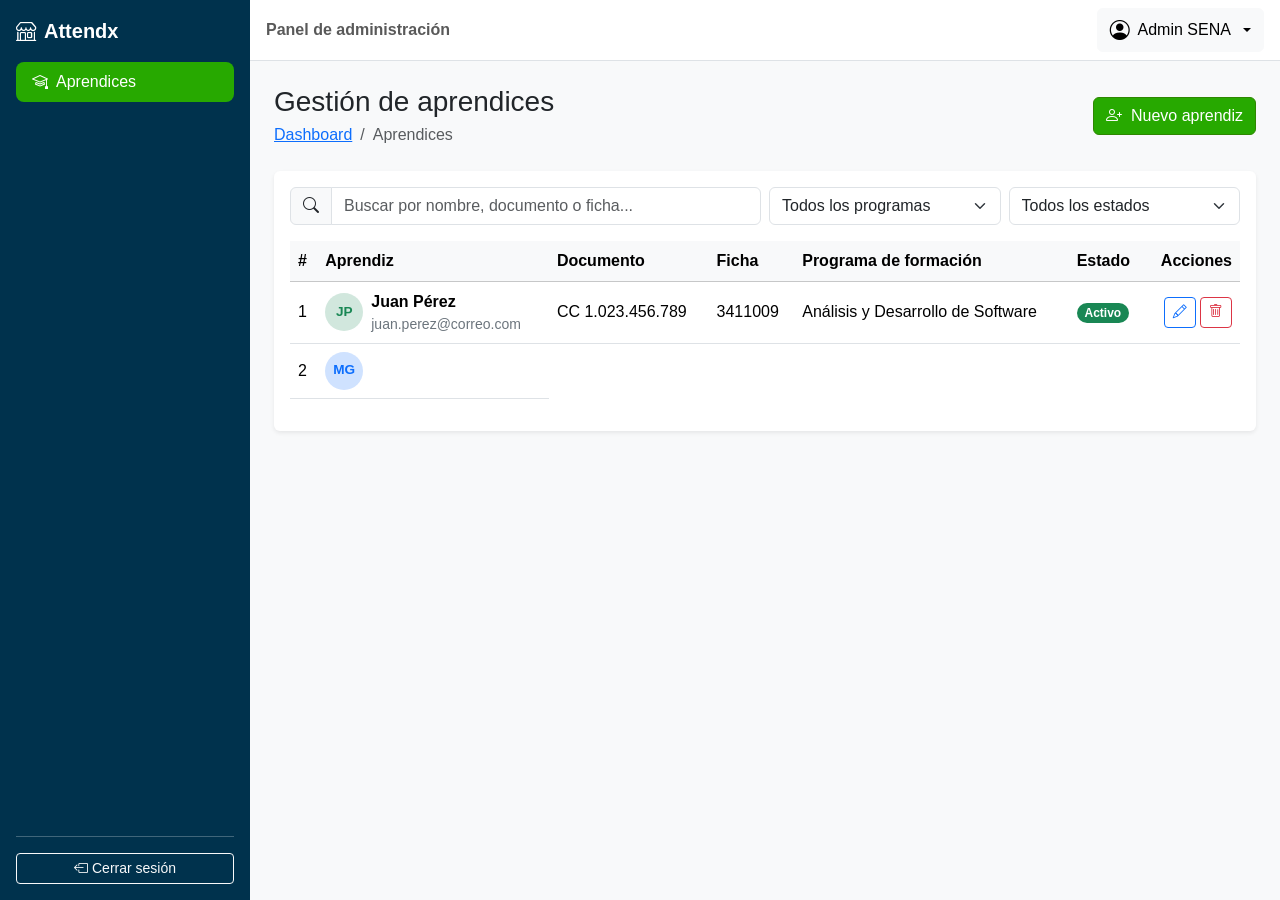
==== Aprendices.html @ a9839333 "Add files via upload" ====
<!DOCTYPE html> <!-- Documento HTML5. -->
<!-- Raíz en español. -->
<html lang="es">
<!-- Abre la cabecera. -->
<head>
    <!-- Codificación UTF-8. -->
    <meta charset="UTF-8">
    <!-- Diseño adaptable. -->
    <meta name="viewport" content="width=device-width, initial-scale=1.0">
    <!-- Título de la pestaña. Cambia en cada módulo. -->
    <title>Aprendices | Attendx</title>
    <!-- CSS de Bootstrap. -->
    <link href="https://cdn.jsdelivr.net/npm/bootstrap@5.3.3/dist/css/bootstrap.min.css" rel="stylesheet">
    <!-- Íconos. -->
    <link href="https://cdn.jsdelivr.net/npm/bootstrap-icons@1.11.3/font/bootstrap-icons.min.css" rel="stylesheet">
    <!-- Nuestros estilos (después de Bootstrap). -->
    <link href="css/estilos.css" rel="stylesheet">
<!-- Cierra la cabecera. -->
</head>
<!-- Fondo gris muy claro para que las tarjetas blancas resalten. -->
<body class="bg-body-tertiary">

    <!-- ===================== MENÚ LATERAL ===================== -->
    <!-- offcanvas-lg: en pantallas menores a lg es un panel oculto que se desliza; desde lg se muestra normal. offcanvas-start lo hace salir por la izquierda. sidebar es nuestra clase. El id lo usa el botón que lo abre. -->
    <aside class="offcanvas-lg offcanvas-start sidebar" tabindex="-1" id="menuLateral" aria-labelledby="tituloMenu">
        <!-- Encabezado del panel; Bootstrap solo lo muestra en celular. -->
        <div class="offcanvas-header border-bottom border-secondary">
            <!-- Nombre del sistema en el panel móvil. -->
            <h5 class="offcanvas-title" id="tituloMenu"><i class="bi bi-shop me-2"></i>TiendaSENA</h5>
            <!-- Botón “X” blanco que cierra el panel. data-bs-target indica cuál panel cerrar. -->
            <button type="button" class="btn-close btn-close-white" data-bs-dismiss="offcanvas" data-bs-target="#menuLateral" aria-label="Cerrar menú"></button>
        <!-- Cierra el encabezado móvil. -->
        </div>
        <!-- Cuerpo del menú: Flexbox en columna para apilar logo, enlaces y botón de salida. -->
        <div class="offcanvas-body d-flex flex-column p-3">
            <!-- Logo que solo se ve en computador (d-none d-lg-flex): en celular ya está en el encabezado del panel. Al hacer clic vuelve al dashboard. -->
            <a href="dashboard.html" class="d-none d-lg-flex align-items-center mb-3 text-white text-decoration-none fs-5 fw-bold">
                <!-- Ícono verde y nombre. -->
                <i class="bi bi-shop me-2 text-sena"></i> Attendx
            <!-- Cierra el logo. -->
            </a>
            <!-- Lista de navegación en columna (flex-column). nav-pills da forma de “píldora” al enlace activo. mb-auto empuja lo que sigue hasta el fondo. -->
            <ul class="nav nav-pills flex-column mb-auto">
                <!-- Enlace al dashboard. active lo resalta en verde y aria-current="page" avisa a los lectores de pantalla que es la página actual. **En cada módulo, el active pasa a su propio enlace.** -->
                <li class="nav-item"><a href="Aprendices.html" class="nav-link active" aria-current="page"><i class="bi bi-mortarboard me-2"></i>Aprendices</a></li>
                <!-- Enlace a categorías (clase 6). -->
            <!-- Cierra la lista de navegación. -->
            </ul>
            <!-- Línea divisoria. -->
            <hr>
            <!-- Botón que vuelve al login (index.html): así “se cierra la sesión” en el prototipo. -->
            <a href="index.html" class="btn btn-outline-light btn-sm"><i class="bi bi-box-arrow-left me-1"></i>Cerrar sesión</a>
        <!-- Cierra el cuerpo del menú. -->
        </div>
    <!-- Cierra el menú lateral. -->
    </aside>

    <!-- ===================== ZONA DERECHA ===================== -->
    <!-- Nuestra clase contenido aplica el margin-left en computador. -->
    <div class="contenido">

        <!-- Barra superior -->
        <!-- Barra blanca con borde inferior. sticky-top la deja pegada arriba al hacer scroll. -->
        <nav class="navbar bg-white border-bottom px-3 sticky-top">
            <!-- Botón para abrir el menú en celular. d-lg-none lo oculta en computador (allá el menú siempre se ve). data-bs-toggle="offcanvas" + data-bs-target="#menuLateral" abren el panel. -->
            <button class="btn btn-outline-secondary d-lg-none" type="button" data-bs-toggle="offcanvas" data-bs-target="#menuLateral" aria-controls="menuLateral" aria-label="Abrir menú">
                <!-- Ícono de “hamburguesa”. -->
                <i class="bi bi-list"></i>
            <!-- Cierra el botón. -->
            </button>
            <!-- Texto de la barra; se oculta en celulares muy pequeños (d-none d-sm-inline). -->
            <span class="navbar-text fw-semibold d-none d-sm-inline">Panel de administración</span>
            <!-- Menú desplegable del usuario; ms-auto lo empuja a la derecha. -->
            <div class="dropdown ms-auto">
                <!-- Botón que abre el desplegable. dropdown-toggle dibuja la flechita; data-bs-toggle="dropdown" lo hace funcionar. -->
                <button class="btn btn-light dropdown-toggle d-flex align-items-center gap-2" type="button" data-bs-toggle="dropdown" aria-expanded="false">
                    <!-- Ícono de usuario. -->
                    <i class="bi bi-person-circle fs-5"></i>
                    <!-- Nombre del usuario, visible desde tablet. -->
                    <span class="d-none d-md-inline">Admin SENA</span>
                <!-- Cierra el botón. -->
                </button>
                <!-- Lista de opciones. dropdown-menu-end la alinea a la derecha para que no se salga de la pantalla. -->
                <ul class="dropdown-menu dropdown-menu-end shadow">
                    <!-- Encabezado no clicable dentro del menú. -->
                    <li><h6 class="dropdown-header">admin@sena.edu.co</h6></li>
                    <!-- Opción del menú (pantalla aún no construida). -->
                    <li><a class="dropdown-item" href="#"><i class="bi bi-person me-2"></i>Mi perfil</a></li>
                    <!-- Línea separadora. -->
                    <li><hr class="dropdown-divider"></li>
                    <!-- Otra forma de salir, en rojo (text-danger). -->
                    <li><a class="dropdown-item text-danger" href="index.html"><i class="bi bi-box-arrow-left me-2"></i>Cerrar sesión</a></li>
                <!-- Cierra la lista. -->
                </ul>
            <!-- Cierra el desplegable. -->
            </div>
        <!-- Cierra la barra superior. -->
        </nav>

        <!-- Contenido de la página -->
        <!-- Relleno 3 en celular y 4 desde tablet. -->
        <main class="p-3 p-md-4">
<!-- INICIO CONTENIDO -->
            <!-- Encabezado del módulo -->
            <div class="d-flex flex-wrap justify-content-between align-items-center gap-2 mb-4">
                <div>
                    <h1 class="h3 mb-1">Gestión de aprendices</h1>
                    <nav aria-label="breadcrumb">
                        <ol class="breadcrumb mb-0 small">
                            <li class="breadcrumb-item"><a href="dashboard.html">Dashboard</a></li>
                            <li class="breadcrumb-item active" aria-current="page">Aprendices</li>
                        </ol>
                    </nav>
                </div>
                <button type="button" class="btn btn-sena" data-bs-toggle="modal" data-bs-target="#modalAprendiz">
                    <i class="bi bi-person-plus me-1"></i> Nuevo aprendiz
                </button>
            </div>

            <!-- Tarjeta con filtros y listado -->
            <div class="card border-0 shadow-sm">
                <div class="card-body">
                    <form class="row g-2 mb-3" role="search">
                        <div class="col-md-6">
                            <div class="input-group">
                                <span class="input-group-text"><i class="bi bi-search"></i></span>
                                <input type="search" class="form-control" placeholder="Buscar por nombre, documento o ficha..." aria-label="Buscar aprendiz">
                            </div>
                        </div>
                        <div class="col-6 col-md-3">
                            <select class="form-select" aria-label="Filtrar por programa">
                                <option selected>Todos los programas</option>
                                <option>Análisis y Desarrollo de Software</option>
                                <option>Gestión Administrativa</option>
                                <option>Contabilidad</option>
                            </select>
                        </div>
                        <div class="col-6 col-md-3">
                            <select class="form-select" aria-label="Filtrar por estado">
                                <option selected>Todos los estados</option>
                                <option>Activo</option>
                                <option>Inactivo</option>
                            </select>
                        </div>
                    </form>

                    <div class="table-responsive">
                        <table class="table table-hover align-middle">
                            <thead class="table-light">
                                <tr>
                                    <th scope="col">#</th>
                                    <th scope="col">Aprendiz</th>
                                    <th scope="col">Documento</th>
                                    <th scope="col">Ficha</th>
                                    <th scope="col">Programa de formación</th>
                                    <th scope="col">Estado</th>
                                    <th scope="col" class="text-end">Acciones</th>
                                </tr>
                            </thead>
                            <tbody>
                                <tr>
                                    <td>1</td>
                                    <td>
                                        <div class="d-flex align-items-center gap-2">
                                            <span class="avatar bg-success-subtle text-success">JP</span>
                                            <div>
                                                <div class="fw-semibold">Juan Pérez</div>
                                                <div class="small text-secondary">juan.perez@correo.com</div>
                                            </div>
                                        </div>
                                    </td>
                                    <td>CC 1.023.456.789</td>
                                    <td>3411009</td>
                                    <td>Análisis y Desarrollo de Software</td>
                                    <td><span class="badge rounded-pill text-bg-success">Activo</span></td>
                                    <td class="text-end text-nowrap">
                                        <button type="button" class="btn btn-sm btn-outline-primary" data-bs-toggle="modal" data-bs-target="#modalAprendiz" title="Editar"><i class="bi bi-pencil"></i></button>
                                        <button type="button" class="btn btn-sm btn-outline-danger" data-bs-toggle="modal" data-bs-target="#modalEliminarAprendiz" title="Eliminar"><i class="bi bi-trash"></i></button>
                                    </td>
                                </tr>
                                <tr>
                                    <td>2</td>
                                    <td>
                                        <div class="d-flex align-items-center gap-2">
                                            <span class="avatar bg-primary-subtle text-primary">MG</span>
                                            <div>
---- css/estilos.css ----
/* Hoja de estilos de software de inventarios*/


/* Variables de marca es decir las generale*/
:root {/* Es la raiz del documento las variables declaradas aqui sirven para toda la pagina*/
    --sena-verde: #27a900;/* Toda variable inicia con -- el color esta en hexagecimal pero puede colocarlo en texto*/
    --sena-verde-oscuro: #2e8700;
    --sena-azul: #00324d;
    --sena-blanco: #f8fafc;
    --sena-gris: #64748b;
    --sena-azul-oscuro: #14213d ;
    --sidebar-ancho: 250px/* Ancho del menu lateral px es la unidad de medida de css*/

}
/* Variables generales que son estilos que aplican a todas las paginas*/
body {
    /* Afecta a todo el cuerpo de la pagina*/
    margin: 10;/* Quita la margen que el navegador coloca por defecto*/
    font-family: "segoe UI", Roboto, arial, sans-serif;/*tipos de letra si no existe pasa a la siguiente*/
    background-color: rgb(248, 182, 0)
}
    /* Texto verde sena*/
.texto-sena{
    /* Usa la variable*/
    color:var(--sena-verde)
}
/* Boton con los colores del sena usando las variables bootstrap*/
/* Se usa junto a btn: class="btn btn-sena*/
.btn-sena{
    /* Color de texto*/
    --bs-btn-color:#fff;
    /* Color de fondo*/
    --bs-btn-bg: var(--sena-verde);
    /* Color de borde*/
    --bs-btn-border-color: var(--sena-verde);
    /* Texto con el mouse arriba*/
    --bs-btn-hover-color: #fff;
    /* Fondo con el mouse encima*/
    --bs-btn-hover-bg: var(--sena-verde-oscuro);
    /* Borde con el mouse encima*/
    --bs-btn-border-color: var(--sena-verde-oscuro);
    /* Texto mientras se hace clic */
    --bs-btn-active-color: #fff;
    /* Fondo mientras se hace clic */
    --bs-btn-active-bg: var(--sena-verde-oscuro);
    /* Borde mientras se hace clic*/
    --bs-btn-active-border-color: var(--sena-verde-oscuro);
    /* Cierra la regla*/
}
/* La coma aplica la misma regla a varios selectores: los campos con el foco*/
.form-control:focus,
/* Las listas desplegables con foco*/
.form-select:focus,
/* Y las casillas con foco*/
.form-check-input:focus{
    /* Borde verde en lugar del azul de bootstrap*/
    border-color:var(--sena-verde);
    /* Halo verde translucido al rededor del campo*/
    box-shadow: 0 0 0.25rem rgba(57, 169, 0,.25);
    /* Cierre de la regla*/
}

/* Casilla o interruptor marcado */
.form-check-input:checked {
    /* Relleno verde*/
    background-color: var(--sena-verde);
    /* Borde verde*/
    border-color: var(--sena-verde);
    /* Cierra la regla*/
}

/* Login y registro*/
/* Fondo de pantalla*/
.login-fondo {
    /* Alto minimo de toda la ventana*/
    min-height: 100vh;
    /* Flexbox*/
    display:flex;
    /* Centrado vertical*/
    align-items: center;
    justify-content: center;
    /* Relleno en celular*/
    padding: 1rem;
    /* El padding no suma al alto*/
    box-sizing: border-box;
    /* Degradado azul - verde*/
    background: linear-gradient(135deg, var(--sena-azul), var(--sena-verde)/*, var(--sena-blanco)*/);
    /* Cierra la regla*/
}

/* Tarjeta blanca*/
.login-card {
    /* Ancho completo*/
    width: 100%;
    /* Hasta 420px*/ 
    max-width: 420px;
    /* Fondo blanco*/
    background-color: #fff;
    /*esquinas redondeadas*/
    border-radius: 1rem;
    /* Relleno interno*/
    padding: 2.5rem 2rem;
    /* El ancho incluye el relleno*/
    box-sizing: border-box;
    /* Sombra*/
    box-shadow: 0 1rem 3rem rgba(0, 0, 0, 0.25)
}

/* Dos clases pegadas (sin espacio) = elementos que tienen ambas clases la usara el registro que tenga campos*/
.login-card.ancha {
    /* Tarjeta mas ancha*/
    max-width: 680px;
}

/*encabezado de la tarjeta*/
.login-encabezado  {
    /* Centrado*/
    text-align: center;
    /* Espacio inferior*/
    margin-bottom: 1.5rem
}

/* Titulo dentro del encabezado*/
.login-encabezado h1{
    /* Azul SENA*/
    color: var(--sena-azul);
    /* Margen pequeña*/
    margin: 0.25rem 0
}

/* Textos pequeños de abajo*/
.login-pie {
    /* Centrados*/
    text-align: center;
    /* Letra pequeña*/
    font-size: 0.875rem;
    /* Gris*/
    color: #6c757d;
    /* Margen superior*/
    margin: 1.25rem 0 0
}

.sidebar {
    background-color: var(--sena-azul) !important;
    color: #fff;
}

/* Enlaces del menu lateral */
.sidebar .nav-link {
    /* Blanco al 75% los enlaces no activos se ven un poco apagados*/
    color: rgba(255, 255, 255, .75);
    /* Esquinas reddondeadas */
    border-radius: .5rem;
    /* Separacion entre enlaces*/
    margin-bottom: .25rem;
    /* Cierra la regla*/
    }
    /* Enlace con el mouse encima */
    .sidebar .nav-link:hover {
    /* Texto blanco*/
    color: #fff;
    /* Texto blanco al 10% un resalte sutil*/
    background-color: rgba(255, 255, 255, .1);
    /* Cierre de la regla*/
    }
    
/* Enlace de la pagina actual (tiene las dos clases: nav-link y active)*/
.sidebar .nav-link.active {
    /* Texto blanco*/
    color: #fff;
    /* Fondo verde sena el usuario sabe en que modulo esta*/
    background-color: var(--sena-verde);
    /* Cierre de la regla*/
}

/* Las reglas siguientes solo aplican en pantallas de 992 px o mas el breakpoint de bootstrap*/
@media (min-width: 992px) {
    /*El menu laterla del computador*/
    .sidebar{
        /* Queda fijo no se mueve al desplazar la pagina*/
        position: fixed;
        /* Pegado arriba*/
        top: 0;
        /* Y abajo ocupa todo el alto de la ventana*/
        bottom: 0;
        /* Pegado a la izquierda*/
        left: 0;
        /* Ancho tomado de la variable (250px)*/
        width: var(--sidebar-ancho);
    }
    /*Cuerpo del menu del computador*/
    .sidebar .offcanvas-body {

    /*Ocupa todo el alto asi el boton de cerrar sesion queda al fondo */
    height: 100%;
    /*Si el menu es muy largo aparece la barra de desplazamiento*/
    overflow-y: auto;
    }

    /* Contenedor de la barra superior + el contenido*/
    .contenido {
        /*Se corre a la derecha el ancho del menu para que no quede abajo de el*/
        margin-left: var(--sidebar-ancho);
    }
/*Cierre de la funcion de media*/
}

/*Tarjetas de los indicadores de inventario*/
/*Tarjetas con los numeros del dashboard (Kpi indicador clave*/
.tarjetas-kpi {
    /*Sin borde general*/
    border: 0;
    /*Excepto una franja verde a la izquierda*/
    border-left: 4px solid var(--sena-verde);
    /* Anima 2 segundos el movimiento y la sombra en 0.2 segundos*/
    transition: transform .2s, box-shadow .2s;
}

/* Tarjeta con el mouse encima */

.tarjetas-kpi:hover {
    /*La sube 4px efecto de levantarse*/
    transform: translateY(-4px);
    /*Sombra mas mafrcada (!important para ganarle al shadow-sm)*/
    box-shadow: 0 .5rem 1rem rgba(0, 0, 0, .12) !important;
}

/* Cuadro de color que contiene el icono de la tarjeta*/
.icono-kpi {
    width: 52px;
    height: 52px;
    /*Flexbox para centrar el icono*/
    display: flex;
    align-items: center;
    justify-content: center;
    border-radius: .75rem;
    font-size: 1.5rem;
    color: #fff;
}

/* Modulos de gestion*/
/* Circulo con las iniciales del usuario*/
.avatar {
    width: 38px;
    height: 38px;
    border-radius: 50%;
    /*Flebox en linea para cenrtrar las letras*/
    display: inline-flex;
    align-items: center;
    justify-content: center;
    /*Letras seminegritas*/
    font-weight: 600;
    font-size: .85rem;
    /*Evita que el circulo se aplaste por falta de espacio*/
    flex-shrink: 0;
}

/*Personalizamos la paginacion de bootstrap con sus variables*/
/*Color de los numeros*/
.pagination {
/*Color de los numeros*/
--bs-pagination-color: var(--sena-azul);
/*Fondo de pagina activa*/
--bs-pagination-active-bg: var(--sena-verde);
/*Borde de pagina activa*/
--bs-pagination-active-border-color: var(--sena-verde);
}

/*Tarjeta punteada que invita a crear una categoria nueva*/
.tarjeta-agregar {
    border: 2px dashed #ced4da;
    background-color: transparent;
    color: #6c757d;
    min-height: 200px;
    /*anima los cambios de color*/    
    transition: border-color .2s, color.2s;
}

/*Al pasar el mouse*/
.tarjeta-agregar:hover {
    border-color: var(--sena-verde);
    color: var(--sena-verde);
}

/*Cuadro donde ira la foto del color*/
.miniatura {
    width: 48px;
    height: 48px;
    display: flex;
    align-items: center;
    border-radius: .5rem;
    background-color: #eef2f5;
    color: var(--sena-azul);
    font-size: 1.4rem;
    flex-shrink: 0;
}

/*Lista de categorias de la clase*/
.list-group {
    /*fonde item activo*/
    --bs-list-group-active-bg: var(--sena-verde);
    /* borde de item activo*/
    --bs-list-group-active-border-color: var(--sena-verde)
}
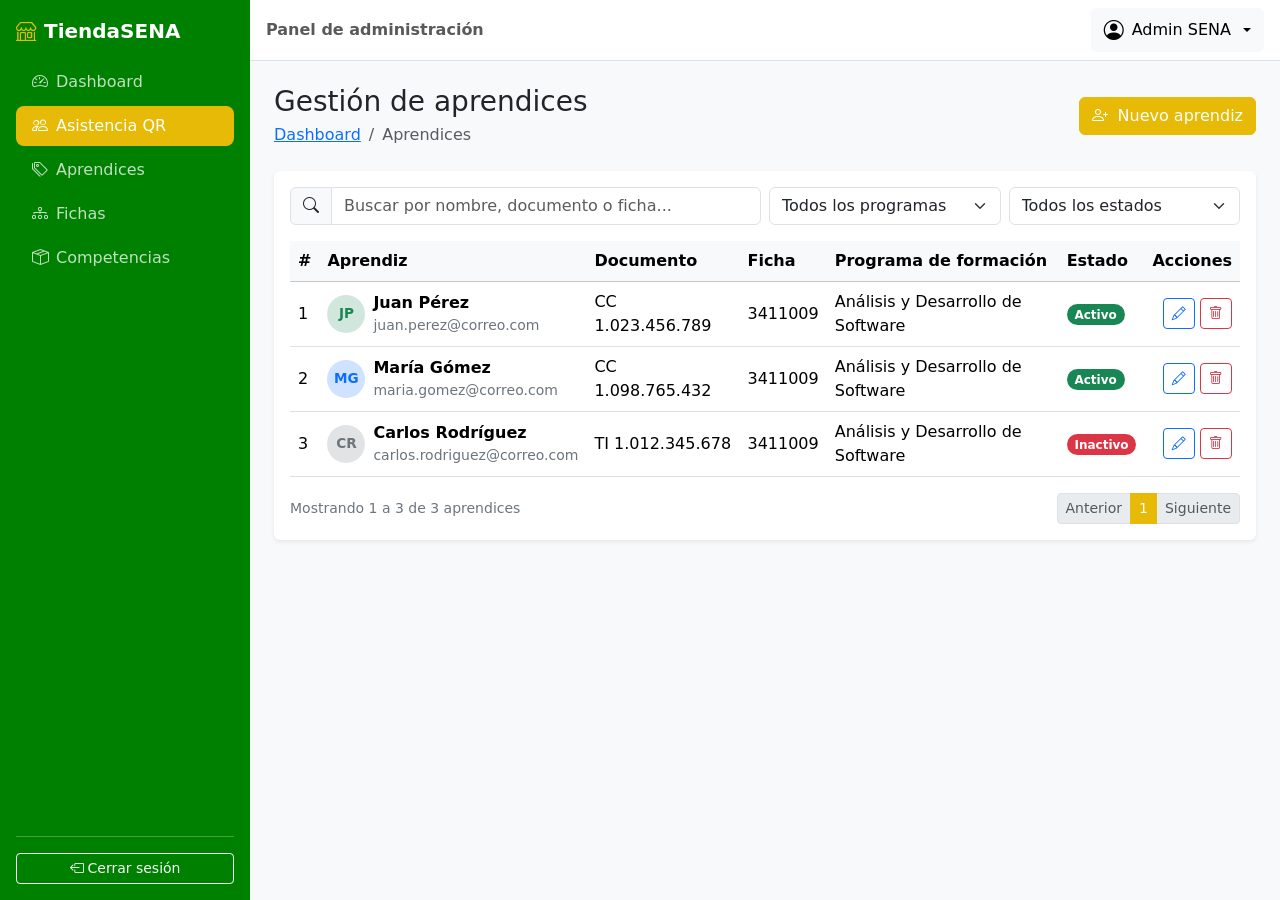
==== commit f45b918f: "Add files via upload" ====
--- a/Aprendices.html
+++ b/Aprendices.html
@@ -36,14 +36,21 @@
             <!-- Logo que solo se ve en computador (d-none d-lg-flex): en celular ya está en el encabezado del panel. Al hacer clic vuelve al dashboard. -->
             <a href="dashboard.html" class="d-none d-lg-flex align-items-center mb-3 text-white text-decoration-none fs-5 fw-bold">
                 <!-- Ícono verde y nombre. -->
-                <i class="bi bi-shop me-2 text-sena"></i> Attendx
+                <i class="bi bi-shop me-2 text-sena"></i> TiendaSENA
             <!-- Cierra el logo. -->
             </a>
             <!-- Lista de navegación en columna (flex-column). nav-pills da forma de “píldora” al enlace activo. mb-auto empuja lo que sigue hasta el fondo. -->
             <ul class="nav nav-pills flex-column mb-auto">
-                <!-- Enlace al dashboard. active lo resalta en verde y aria-current="page" avisa a los lectores de pantalla que es la página actual. **En cada módulo, el active pasa a su propio enlace.** -->
-                <li class="nav-item"><a href="Aprendices.html" class="nav-link active" aria-current="page"><i class="bi bi-mortarboard me-2"></i>Aprendices</a></li>
+             <!-- Enlace al dashboard. active lo resalta en verde y aria-current="page" avisa a los lectores de pantalla que es la página actual. **En cada módulo, el active pasa a su propio enlace.** -->
+                <li class="nav-item"><a href="dashboard.html" class="nav-link"><i class="bi bi-speedometer2 me-2"></i>Dashboard</a></li>
+                <!-- Enlace al módulo de usuarios (clase 5). -->
+                <li class="nav-item"><a href="Asistencia QR.html" class="nav-link active" aria-current="page"><i class="bi bi-people me-2"></i>Asistencia QR</a></li>
                 <!-- Enlace a categorías (clase 6). -->
+                <li class="nav-item"><a href="Aprendices.html" class="nav-link"><i class="bi bi-tags me-2"></i>Aprendices</a></li>
+                <!-- Enlace a subcategorías (clase 7). -->
+                <li class="nav-item"><a href="Fichas.html" class="nav-link"><i class="bi bi-diagram-3 me-2"></i>Fichas</a></li>
+                <!-- Enlace a productos (clase 8). -->
+                <li class="nav-item"><a href="Competencias.html" class="nav-link"><i class="bi bi-box-seam me-2"></i>Competencias</a></li>
             <!-- Cierra la lista de navegación. -->
             </ul>
             <!-- Línea divisoria. -->
@@ -183,4 +190,151 @@
                                     <td>
                                         <div class="d-flex align-items-center gap-2">
                                             <span class="avatar bg-primary-subtle text-primary">MG</span>
-                                            <div>+                                            <div>
+                                                <div class="fw-semibold">María Gómez</div>
+                                                <div class="small text-secondary">maria.gomez@correo.com</div>
+                                            </div>
+                                        </div>
+                                    </td>
+                                    <td>CC 1.098.765.432</td>
+                                    <td>3411009</td>
+                                    <td>Análisis y Desarrollo de Software</td>
+                                    <td><span class="badge rounded-pill text-bg-success">Activo</span></td>
+                                    <td class="text-end text-nowrap">
+                                        <button type="button" class="btn btn-sm btn-outline-primary" data-bs-toggle="modal" data-bs-target="#modalAprendiz" title="Editar"><i class="bi bi-pencil"></i></button>
+                                        <button type="button" class="btn btn-sm btn-outline-danger" data-bs-toggle="modal" data-bs-target="#modalEliminarAprendiz" title="Eliminar"><i class="bi bi-trash"></i></button>
+                                    </td>
+                                </tr>
+                                <tr>
+                                    <td>3</td>
+                                    <td>
+                                        <div class="d-flex align-items-center gap-2">
+                                            <span class="avatar bg-secondary-subtle text-secondary">CR</span>
+                                            <div>
+                                                <div class="fw-semibold">Carlos Rodríguez</div>
+                                                <div class="small text-secondary">carlos.rodriguez@correo.com</div>
+                                            </div>
+                                        </div>
+                                    </td>
+                                    <td>TI 1.012.345.678</td>
+                                    <td>3411009</td>
+                                    <td>Análisis y Desarrollo de Software</td>
+                                    <td><span class="badge rounded-pill text-bg-danger">Inactivo</span></td>
+                                    <td class="text-end text-nowrap">
+                                        <button type="button" class="btn btn-sm btn-outline-primary" data-bs-toggle="modal" data-bs-target="#modalAprendiz" title="Editar"><i class="bi bi-pencil"></i></button>
+                                        <button type="button" class="btn btn-sm btn-outline-danger" data-bs-toggle="modal" data-bs-target="#modalEliminarAprendiz" title="Eliminar"><i class="bi bi-trash"></i></button>
+                                    </td>
+                                </tr>
+                            </tbody>
+                        </table>
+                    </div>
+
+                    <div class="d-flex flex-wrap justify-content-between align-items-center gap-2">
+                        <small class="text-secondary">Mostrando 1 a 3 de 3 aprendices</small>
+                        <nav aria-label="Paginación de aprendices">
+                            <ul class="pagination pagination-sm mb-0">
+                                <li class="page-item disabled"><a class="page-link" href="#">Anterior</a></li>
+                                <li class="page-item active" aria-current="page"><a class="page-link" href="#">1</a></li>
+                                <li class="page-item disabled"><a class="page-link" href="#">Siguiente</a></li>
+                            </ul>
+                        </nav>
+                    </div>
+                </div>
+            </div>
+
+            <!-- Modal para crear o editar aprendices -->
+            <div class="modal fade" id="modalAprendiz" tabindex="-1" aria-labelledby="tituloModalAprendiz" aria-hidden="true">
+                <div class="modal-dialog modal-lg modal-dialog-scrollable">
+                    <div class="modal-content">
+                        <div class="modal-header">
+                            <h2 class="modal-title fs-5" id="tituloModalAprendiz"><i class="bi bi-mortarboard me-2"></i>Datos del aprendiz</h2>
+                            <button type="button" class="btn-close" data-bs-dismiss="modal" aria-label="Cerrar"></button>
+                        </div>
+                        <div class="modal-body">
+                            <form class="row g-3">
+                                <div class="col-md-6">
+                                    <label for="aprNombres" class="form-label">Nombres</label>
+                                    <input type="text" class="form-control" id="aprNombres" placeholder="Ej: Juan David" required>
+                                </div>
+                                <div class="col-md-6">
+                                    <label for="aprApellidos" class="form-label">Apellidos</label>
+                                    <input type="text" class="form-control" id="aprApellidos" placeholder="Ej: Pérez Rojas" required>
+                                </div>
+                                <div class="col-md-4">
+                                    <label for="aprTipoDoc" class="form-label">Tipo de documento</label>
+                                    <select class="form-select" id="aprTipoDoc" required>
+                                        <option value="CC">Cédula de ciudadanía</option>
+                                        <option value="TI">Tarjeta de identidad</option>
+                                        <option value="CE">Cédula de extranjería</option>
+                                        <option value="PP">Pasaporte</option>
+                                    </select>
+                                </div>
+                                <div class="col-md-8">
+                                    <label for="aprDocumento" class="form-label">Número de documento</label>
+                                    <input type="text" class="form-control" id="aprDocumento" inputmode="numeric" placeholder="Sin puntos ni espacios" required>
+                                </div>
+                                <div class="col-md-6">
+                                    <label for="aprCorreo" class="form-label">Correo electrónico</label>
+                                    <input type="email" class="form-control" id="aprCorreo" placeholder="nombre@correo.com" required>
+                                </div>
+                                <div class="col-md-6">
+                                    <label for="aprTelefono" class="form-label">Teléfono</label>
+                                    <input type="tel" class="form-control" id="aprTelefono" placeholder="300 123 4567">
+                                </div>
+                                <div class="col-md-6">
+                                    <label for="aprFicha" class="form-label">Número de ficha</label>
+                                    <input type="text" class="form-control" id="aprFicha" placeholder="Ej: 3411009" required>
+                                </div>
+                                <div class="col-md-6">
+                                    <label for="aprPrograma" class="form-label">Programa de formación</label>
+                                    <select class="form-select" id="aprPrograma" required>
+                                        <option value="" selected disabled>Seleccione…</option>
+                                        <option>Análisis y Desarrollo de Software</option>
+                                        <option>Gestión Administrativa</option>
+                                        <option>Contabilidad</option>
+                                    </select>
+                                </div>
+                                <div class="col-12">
+                                    <div class="form-check form-switch">
+                                        <input class="form-check-input" type="checkbox" role="switch" id="aprActivo" checked>
+                                        <label class="form-check-label" for="aprActivo">Aprendiz activo</label>
+                                    </div>
+                                </div>
+                            </form>
+                        </div>
+                        <div class="modal-footer">
+                            <button type="button" class="btn btn-secondary" data-bs-dismiss="modal">Cancelar</button>
+                            <button type="button" class="btn btn-sena" data-bs-dismiss="modal"><i class="bi bi-save me-1"></i>Guardar</button>
+                        </div>
+                    </div>
+                </div>
+            </div>
+
+            <!-- Modal de confirmación para eliminar -->
+            <div class="modal fade" id="modalEliminarAprendiz" tabindex="-1" aria-labelledby="tituloEliminarAprendiz" aria-hidden="true">
+                <div class="modal-dialog modal-dialog-centered modal-sm">
+                    <div class="modal-content">
+                        <div class="modal-body text-center p-4">
+                            <i class="bi bi-exclamation-triangle text-danger display-5"></i>
+                            <h2 class="h5 mt-3" id="tituloEliminarAprendiz">¿Eliminar este aprendiz?</h2>
+                            <p class="text-secondary small mb-0">Esta acción no se puede deshacer.</p>
+                        </div>
+                        <div class="modal-footer justify-content-center border-0 pt-0">
+                            <button type="button" class="btn btn-light" data-bs-dismiss="modal">Cancelar</button>
+                            <button type="button" class="btn btn-danger" data-bs-dismiss="modal">Sí, eliminar</button>
+                        </div>
+                    </div>
+                </div>
+            </div>
+<!-- FIN CONTENIDO -->
+        <!-- Cierra el contenido. -->
+        </main>
+    <!-- Cierra la zona derecha. -->
+    </div>
+
+    <!-- JavaScript de Bootstrap: necesario para el menú deslizable, el desplegable del usuario y los modales. -->
+    <script src="https://cdn.jsdelivr.net/npm/bootstrap@5.3.3/dist/js/bootstrap.bundle.min.js"></script>
+<!-- Cierra el cuerpo. -->
+</body>
+<!-- Cierra el documento. -->
+</html>
--- a/css/estilos.css
+++ b/css/estilos.css
@@ -1,293 +1,234 @@
-/* Hoja de estilos de software de inventarios*/
-
-
-/* Variables de marca es decir las generale*/
-:root {/* Es la raiz del documento las variables declaradas aqui sirven para toda la pagina*/
-    --sena-verde: #27a900;/* Toda variable inicia con -- el color esta en hexagecimal pero puede colocarlo en texto*/
-    --sena-verde-oscuro: #2e8700;
-    --sena-azul: #00324d;
-    --sena-blanco: #f8fafc;
-    --sena-gris: #64748b;
-    --sena-azul-oscuro: #14213d ;
-    --sidebar-ancho: 250px/* Ancho del menu lateral px es la unidad de medida de css*/
-
-}
-/* Variables generales que son estilos que aplican a todas las paginas*/
+/* Hoja de estilos de software de inventario */
+
+
+/* ---------- Variables de marca (generales) ---------- */
+
+:root { /* la raiz del documento: lo que se declara aqui sirve para toda la pagina */
+    --sena-verde: #e7ba08;           /* OJO: este valor es AMARILLO (nombre y color no coinciden) */
+    --sena-verde-oscuro: rgb(110, 56, 1);
+    --sena-azul: green;              /* OJO: este valor es VERDE */
+    --sidebar-ancho: 250px;          /* CORREGIDO: faltaba el ; */
+
+    /* Paleta institucional SENA (opcional): descomenta estas 3 lineas
+       y borra las 3 de arriba para que nombre y color coincidan:
+    --sena-verde: #39A900;
+    --sena-verde-oscuro: #2d8500;
+    --sena-azul: #00304D;
+    */
+}
+
+/* ---------- Estilos generalEes ---------- */
+
 body {
-    /* Afecta a todo el cuerpo de la pagina*/
-    margin: 10;/* Quita la margen que el navegador coloca por defecto*/
-    font-family: "segoe UI", Roboto, arial, sans-serif;/*tipos de letra si no existe pasa a la siguiente*/
-    background-color: rgb(248, 182, 0)
-}
-    /* Texto verde sena*/
-.texto-sena{
-    /* Usa la variable*/
-    color:var(--sena-verde)
-}
-/* Boton con los colores del sena usando las variables bootstrap*/
-/* Se usa junto a btn: class="btn btn-sena*/
-.btn-sena{
-    /* Color de texto*/
-    --bs-btn-color:#fff;
-    /* Color de fondo*/
-    --bs-btn-bg: var(--sena-verde);
-    /* Color de borde*/
-    --bs-btn-border-color: var(--sena-verde);
-    /* Texto con el mouse arriba*/
-    --bs-btn-hover-color: #fff;
-    /* Fondo con el mouse encima*/
-    --bs-btn-hover-bg: var(--sena-verde-oscuro);
-    /* Borde con el mouse encima*/
-    --bs-btn-border-color: var(--sena-verde-oscuro);
-    /* Texto mientras se hace clic */
-    --bs-btn-active-color: #fff;
-    /* Fondo mientras se hace clic */
-    --bs-btn-active-bg: var(--sena-verde-oscuro);
-    /* Borde mientras se hace clic*/
-    --bs-btn-active-border-color: var(--sena-verde-oscuro);
-    /* Cierra la regla*/
-}
-/* La coma aplica la misma regla a varios selectores: los campos con el foco*/
+    margin: 0; /* quita la margen por defecto del navegador */
+    /* CORREGIDO: se quito Baskerville (fuente serif de Mac) */
+    font-family: system-ui, -apple-system, "Segoe UI", Arial, sans-serif;
+}
+
+/* texto verde SENA (CORREGIDO: era .texto-sena, el HTML usa text-sena) */
+.text-sena {
+    color: var(--sena-verde);
+}
+
+/* boton con colores del SENA usando variables de Bootstrap: <button class="btn btn-sena"> */
+.btn-sena {
+    --bs-btn-color: #fff;                                   /* color del texto */
+    --bs-btn-bg: var(--sena-verde);                         /* fondo */
+    --bs-btn-border-color: var(--sena-verde);               /* CORREGIDO: faltaba el borde */
+    --bs-btn-hover-color: #fff;                             /* texto con el mouse arriba */
+    --bs-btn-hover-bg: var(--sena-verde-oscuro);            /* fondo con el mouse arriba */
+    --bs-btn-hover-border-color: var(--sena-verde-oscuro);  /* borde con el mouse arriba */
+    --bs-btn-active-color: #fff;                            /* texto al hacer clic */
+    --bs-btn-active-bg: var(--sena-verde-oscuro);           /* fondo al hacer clic */
+    --bs-btn-active-border-color: var(--sena-verde-oscuro); /* borde al hacer clic */
+}
+
+/* la coma aplica la misma regla a varios selectores */
 .form-control:focus,
-/* Las listas desplegables con foco*/
 .form-select:focus,
-/* Y las casillas con foco*/
-.form-check-input:focus{
-    /* Borde verde en lugar del azul de bootstrap*/
-    border-color:var(--sena-verde);
-    /* Halo verde translucido al rededor del campo*/
-    box-shadow: 0 0 0.25rem rgba(57, 169, 0,.25);
-    /* Cierre de la regla*/
-}
-
-/* Casilla o interruptor marcado */
+.form-check-input:focus {
+    border-color: var(--sena-verde);               /* borde verde en lugar del azul de Bootstrap */
+    box-shadow: 0 0 0.25rem rgba(57, 169, 0, .25); /* halo translucido */
+}
+
+/* casilla o interruptor marcado */
 .form-check-input:checked {
-    /* Relleno verde*/
     background-color: var(--sena-verde);
-    /* Borde verde*/
     border-color: var(--sena-verde);
-    /* Cierra la regla*/
-}
-
-/* Login y registro*/
-/* Fondo de pantalla*/
+}
+
+
+/* ---------- 3. Login y registro ---------- */
+
+/* fondo de la pantalla */
 .login-fondo {
-    /* Alto minimo de toda la ventana*/
-    min-height: 100vh;
-    /* Flexbox*/
-    display:flex;
-    /* Centrado vertical*/
-    align-items: center;
-    justify-content: center;
-    /* Relleno en celular*/
-    padding: 1rem;
-    /* El padding no suma al alto*/
+    min-height: 100vh;             /* alto minimo: toda la ventana */
+    display: flex;
+    align-items: center;           /* centrado vertical */
+    justify-content: center;       /* centrado horizontal */
+    padding: 1rem;                 /* relleno en celular */
+    box-sizing: border-box;        /* el padding no suma al alto */
+    background: linear-gradient(135deg, var(--sena-azul), var(--sena-verde));
+}
+
+.login-card {
+    width: 100%;
+    max-width: 420px;
+    background-color: #fff;
+    border-radius: 1rem;
+    padding: 2.5rem 2rem;
     box-sizing: border-box;
-    /* Degradado azul - verde*/
-    background: linear-gradient(135deg, var(--sena-azul), var(--sena-verde)/*, var(--sena-blanco)*/);
-    /* Cierra la regla*/
-}
-
-/* Tarjeta blanca*/
-.login-card {
-    /* Ancho completo*/
-    width: 100%;
-    /* Hasta 420px*/ 
-    max-width: 420px;
-    /* Fondo blanco*/
-    background-color: #fff;
-    /*esquinas redondeadas*/
-    border-radius: 1rem;
-    /* Relleno interno*/
-    padding: 2.5rem 2rem;
-    /* El ancho incluye el relleno*/
-    box-sizing: border-box;
-    /* Sombra*/
-    box-shadow: 0 1rem 3rem rgba(0, 0, 0, 0.25)
-}
-
-/* Dos clases pegadas (sin espacio) = elementos que tienen ambas clases la usara el registro que tenga campos*/
-.login-card.ancha {
-    /* Tarjeta mas ancha*/
-    max-width: 680px;
-}
-
-/*encabezado de la tarjeta*/
-.login-encabezado  {
-    /* Centrado*/
+    box-shadow: 0 1rem 3rem rgba(0, 0, 0, .25); /* CORREGIDO: rgba con 4 valores */
+}
+
+/* dos clases pegadas (sin espacio) = elemento con ambas clases. La usa el registro */
+.login-card.ancha { /* CORREGIDO: decia .login-car */
+    max-width: 690px;
+}
+
+/* encabezado de la tarjeta */
+.login-encabezado {
     text-align: center;
-    /* Espacio inferior*/
-    margin-bottom: 1.5rem
-}
-
-/* Titulo dentro del encabezado*/
-.login-encabezado h1{
-    /* Azul SENA*/
+    margin-bottom: 1.5rem;
+}
+
+/* titulo dentro del encabezado */
+.login-encabezado h1 {
     color: var(--sena-azul);
-    /* Margen pequeña*/
-    margin: 0.25rem 0
-}
-
-/* Textos pequeños de abajo*/
+    margin: .25rem 0;
+}
+
+/* textos pequenos de abajo */
 .login-pie {
-    /* Centrados*/
     text-align: center;
-    /* Letra pequeña*/
-    font-size: 0.875rem;
-    /* Gris*/
+    font-size: .875rem;
     color: #6c757d;
-    /* Margen superior*/
-    margin: 1.25rem 0 0
-}
+    margin: 1.25rem 0 0;
+}
+
+
+/* ---------- Panel / menu lateral ---------- */
 
 .sidebar {
+    /* !important porque Bootstrap pone offcanvas-lg con fondo transparente en pantallas grandes */
     background-color: var(--sena-azul) !important;
     color: #fff;
 }
 
-/* Enlaces del menu lateral */
+/* enlaces del menu lateral */
 .sidebar .nav-link {
-    /* Blanco al 75% los enlaces no activos se ven un poco apagados*/
-    color: rgba(255, 255, 255, .75);
-    /* Esquinas reddondeadas */
+    color: rgba(255, 255, 255, .75); /* no activos: un poco apagados */
     border-radius: .5rem;
-    /* Separacion entre enlaces*/
     margin-bottom: .25rem;
-    /* Cierra la regla*/
-    }
-    /* Enlace con el mouse encima */
-    .sidebar .nav-link:hover {
-    /* Texto blanco*/
+}
+
+/* enlace con el mouse encima */
+.sidebar .nav-link:hover {
     color: #fff;
-    /* Texto blanco al 10% un resalte sutil*/
     background-color: rgba(255, 255, 255, .1);
-    /* Cierre de la regla*/
-    }
-    
-/* Enlace de la pagina actual (tiene las dos clases: nav-link y active)*/
+}
+
+/* enlace de la pagina actual (tiene nav-link y active) */
 .sidebar .nav-link.active {
-    /* Texto blanco*/
     color: #fff;
-    /* Fondo verde sena el usuario sabe en que modulo esta*/
     background-color: var(--sena-verde);
-    /* Cierre de la regla*/
-}
-
-/* Las reglas siguientes solo aplican en pantallas de 992 px o mas el breakpoint de bootstrap*/
+}
+
+/* solo en pantallas de 992px o mas (breakpoint lg de Bootstrap) */
 @media (min-width: 992px) {
-    /*El menu laterla del computador*/
-    .sidebar{
-        /* Queda fijo no se mueve al desplazar la pagina*/
-        position: fixed;
-        /* Pegado arriba*/
+
+    /* menu lateral del computador */
+    .sidebar {
+        position: fixed; /* fijo: no se mueve al hacer scroll */
         top: 0;
-        /* Y abajo ocupa todo el alto de la ventana*/
         bottom: 0;
-        /* Pegado a la izquierda*/
         left: 0;
-        /* Ancho tomado de la variable (250px)*/
         width: var(--sidebar-ancho);
     }
-    /*Cuerpo del menu del computador*/
+
+    /* cuerpo del menu en computador */
     .sidebar .offcanvas-body {
-
-    /*Ocupa todo el alto asi el boton de cerrar sesion queda al fondo */
-    height: 100%;
-    /*Si el menu es muy largo aparece la barra de desplazamiento*/
-    overflow-y: auto;
-    }
-
-    /* Contenedor de la barra superior + el contenido*/
+        height: 100%;      /* asi 'Cerrar sesion' queda al fondo */
+        overflow-y: auto;  /* barra de desplazamiento si el menu es largo */
+    }
+
+    /* contenedor de la barra superior + el contenido */
     .contenido {
-        /*Se corre a la derecha el ancho del menu para que no quede abajo de el*/
-        margin-left: var(--sidebar-ancho);
-    }
-/*Cierre de la funcion de media*/
-}
-
-/*Tarjetas de los indicadores de inventario*/
-/*Tarjetas con los numeros del dashboard (Kpi indicador clave*/
-.tarjetas-kpi {
-    /*Sin borde general*/
+        margin-left: var(--sidebar-ancho); /* para que no quede debajo del menu */
+    }
+}
+
+
+/* ---------- Tarjetas de indicadores (KPI) ---------- */
+
+.tarjeta-kpi { /* CORREGIDO: era .tarjetas-kpi, el HTML usa tarjeta-kpi */
     border: 0;
-    /*Excepto una franja verde a la izquierda*/
-    border-left: 4px solid var(--sena-verde);
-    /* Anima 2 segundos el movimiento y la sombra en 0.2 segundos*/
+    border-left: 4px solid var(--sena-verde); /* CORREGIDO: var(var(...)) */
     transition: transform .2s, box-shadow .2s;
 }
 
-/* Tarjeta con el mouse encima */
-
-.tarjetas-kpi:hover {
-    /*La sube 4px efecto de levantarse*/
-    transform: translateY(-4px);
-    /*Sombra mas mafrcada (!important para ganarle al shadow-sm)*/
-    box-shadow: 0 .5rem 1rem rgba(0, 0, 0, .12) !important;
-}
-
-/* Cuadro de color que contiene el icono de la tarjeta*/
+/* tarjeta con el mouse encima */
+.tarjeta-kpi:hover { /* CORREGIDO: nombre de clase */
+    transform: translateY(-4px); /* sube 4px */
+    box-shadow: 0 .5rem 1rem rgba(0, 0, 0, .12) !important; /* CORREGIDO: faltaba el difuminado */
+}
+
+/* cuadro de color que contiene el icono de la tarjeta */
 .icono-kpi {
     width: 52px;
     height: 52px;
-    /*Flexbox para centrar el icono*/
     display: flex;
     align-items: center;
     justify-content: center;
     border-radius: .75rem;
     font-size: 1.5rem;
-    color: #fff;
-}
-
-/* Modulos de gestion*/
-/* Circulo con las iniciales del usuario*/
+}
+
+
+/* ---------- Modulos de gestion ---------- */
+
+/* circulo con las iniciales del usuario */
 .avatar {
     width: 38px;
     height: 38px;
     border-radius: 50%;
-    /*Flebox en linea para cenrtrar las letras*/
     display: inline-flex;
     align-items: center;
     justify-content: center;
-    /*Letras seminegritas*/
     font-weight: 600;
     font-size: .85rem;
-    /*Evita que el circulo se aplaste por falta de espacio*/
-    flex-shrink: 0;
-}
-
-/*Personalizamos la paginacion de bootstrap con sus variables*/
-/*Color de los numeros*/
+    flex-shrink: 0; /* evita que el circulo se aplaste */
+}
+
+/* paginacion de Bootstrap con sus variables */
 .pagination {
-/*Color de los numeros*/
---bs-pagination-color: var(--sena-azul);
-/*Fondo de pagina activa*/
---bs-pagination-active-bg: var(--sena-verde);
-/*Borde de pagina activa*/
---bs-pagination-active-border-color: var(--sena-verde);
-}
-
-/*Tarjeta punteada que invita a crear una categoria nueva*/
+    --bs-pagination-color: var(--sena-azul);
+    --bs-pagination-active-bg: var(--sena-verde);            /* CORREGIDO: var(var(...)) */
+    --bs-pagination-active-border-color: var(--sena-verde);  /* CORREGIDO: var(var(...)) */
+}
+
+/* tarjeta punteada que invita a crear una categoria nueva */
 .tarjeta-agregar {
     border: 2px dashed #ced4da;
     background-color: transparent;
     color: #6c757d;
     min-height: 200px;
-    /*anima los cambios de color*/    
-    transition: border-color .2s, color.2s;
-}
-
-/*Al pasar el mouse*/
-.tarjeta-agregar:hover {
+    transition: border-color .2s, color .2s;
+}
+
+/* al pasar el mouse */
+.tarjeta-agregar:hover { /* CORREGIDO: decia .tarjeta-agragar */
     border-color: var(--sena-verde);
-    color: var(--sena-verde);
-}
-
-/*Cuadro donde ira la foto del color*/
+    color: var(--sena-verde); /* CORREGIDO: var (--...) tenia un espacio */
+}
+
+/* cuadro donde ira la foto del color */
 .miniatura {
     width: 48px;
     height: 48px;
     display: flex;
     align-items: center;
+    justify-content: center; /* CORREGIDO: faltaba centrar horizontal */
     border-radius: .5rem;
     background-color: #eef2f5;
     color: var(--sena-azul);
@@ -295,10 +236,154 @@
     flex-shrink: 0;
 }
 
-/*Lista de categorias de la clase*/
+/* lista de categorias */
 .list-group {
-    /*fonde item activo*/
-    --bs-list-group-active-bg: var(--sena-verde);
-    /* borde de item activo*/
-    --bs-list-group-active-border-color: var(--sena-verde)
+    --bs-list-group-active-bg: var(--sena-verde);            /* CORREGIDO: var(var(...)) */
+    --bs-list-group-active-border-color: var(--sena-verde);  /* CORREGIDO: var(var(...)) y faltaba ; */
+}
+
+/* ---------- Diseño de horarios ---------- */
+
+.horarios-layout {
+    display: block;
+}
+
+.horario-semana {
+    width: calc(100% - 390px);
+    min-width: 0;
+    background: #fff;
+    border: 1px solid #dee2e6;
+    border-radius: .75rem;
+    overflow: hidden;
+}
+
+#cal-headers,
+#calendar {
+    width: 100%;
+    margin: 0;
+    flex-wrap: nowrap;
+}
+
+.cal-header-col {
+    min-height: 48px;
+    display: flex;
+    align-items: center;
+    justify-content: center;
+    border-right: 1px solid #dee2e6;
+    border-bottom: 1px solid #dee2e6;
+    font-weight: 600;
+    background: #f8f9fa;
+}
+
+.cal-col {
+    position: relative;
+    min-width: 0;
+    min-height: 960px;
+    border-right: 1px solid #dee2e6;
+    background: repeating-linear-gradient(
+        to bottom,
+        #fff 0,
+        #fff 59px,
+        #f1f3f5 60px
+    );
+}
+
+.clase-calendario {
+    position: absolute;
+    left: 5px;
+    right: 5px;
+    z-index: 2;
+    overflow: hidden;
+    box-sizing: border-box;
+    display: flex;
+    flex-direction: column;
+    gap: 2px;
+    padding: 7px;
+    border-left: 4px solid #39A900;
+    border-radius: 6px;
+    background: #e8f5df;
+    color: #214a16;
+    box-shadow: 0 2px 6px rgba(0, 0, 0, .12);
+}
+
+.clase-calendario strong {
+    line-height: 1.1;
+}
+
+.clase-calendario small {
+    font-size: .75rem;
+}
+
+.panel-nueva-clase {
+    position: fixed;
+    top: 150px;
+    right: 24px;
+    bottom: 24px;
+    width: 350px;
+    z-index: 20;
+    overflow-y: auto;
+    padding: 1.25rem;
+    background: #fff;
+    border: 1px solid #dee2e6;
+    border-radius: .75rem;
+    box-shadow: 0 .5rem 1.5rem rgba(0, 0, 0, .12);
+}
+
+.panel-nueva-clase .form-group {
+    margin-bottom: 1rem;
+}
+
+.panel-nueva-clase .form-inline,
+.editSchedule {
+    display: flex;
+    align-items: center;
+    flex-wrap: wrap;
+    gap: .5rem;
+}
+
+.editScheduleOption {
+    cursor: pointer;
+    border: 1px solid #ced4da;
+    border-radius: .4rem;
+    padding: .45rem .65rem;
+    background: #fff;
+}
+
+.hidden {
+    display: none !important;
+}
+
+#add-class-btn {
+    cursor: pointer;
+    padding: .45rem .75rem;
+    color: #fff;
+    background: var(--sena-verde);
+    border-radius: .4rem;
+}
+
+@media (max-width: 1199.98px) {
+    .horario-semana {
+        width: 100%;
+    }
+
+    .panel-nueva-clase {
+        position: static;
+        width: 100%;
+        max-height: none;
+        margin-top: 1.5rem;
+    }
+}
+
+@media (max-width: 991.98px) {
+    .panel-nueva-clase {
+        margin-bottom: 1rem;
+    }
+
+    .cal-header-col {
+        font-size: .75rem;
+    }
+
+    .cal-col {
+        min-height: 420px;
+    }
 }
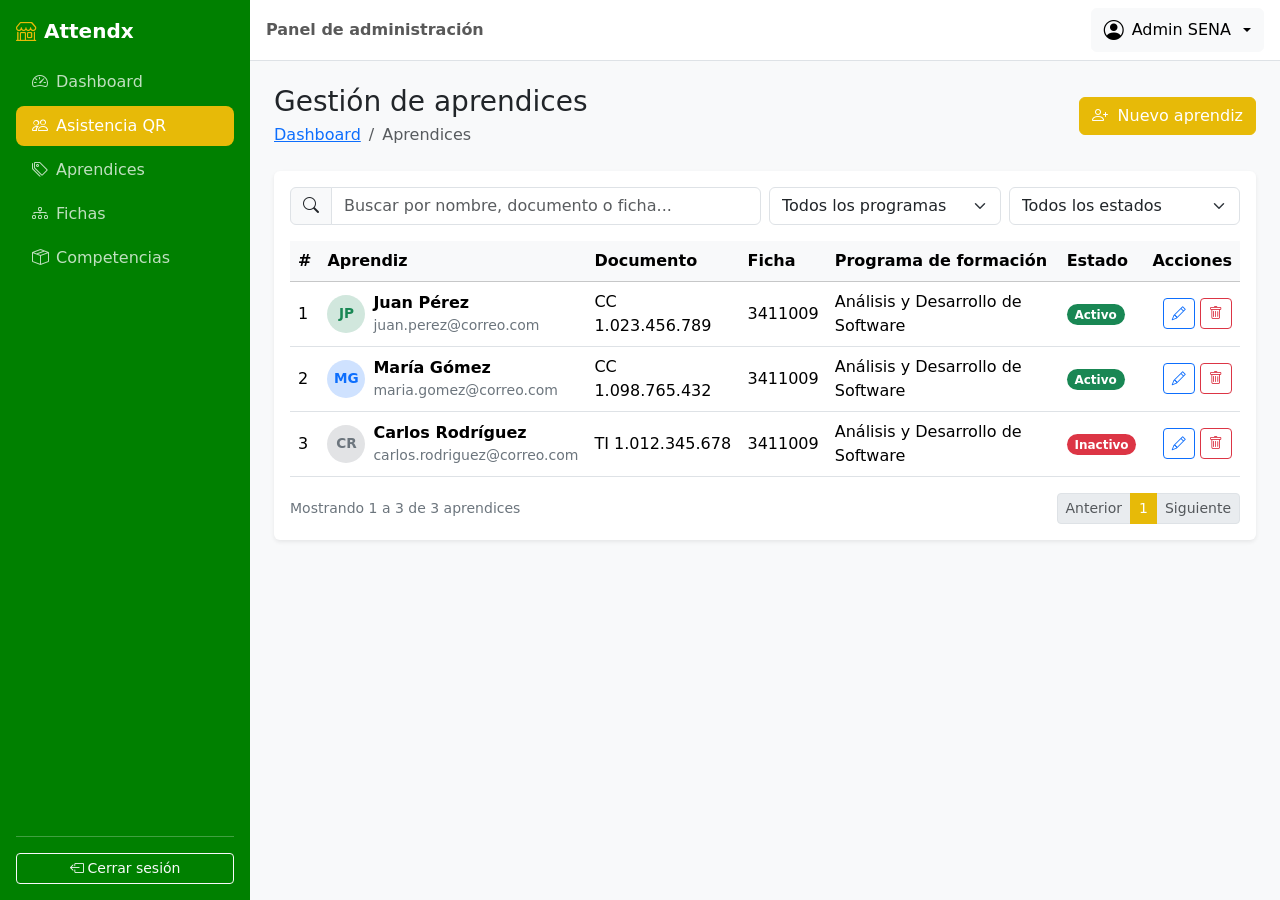
==== commit 1c2597af: "Fix typo in print statement cambio de los nombres de la lista" ====
--- a/Aprendices.html
+++ b/Aprendices.html
@@ -26,7 +26,7 @@
         <!-- Encabezado del panel; Bootstrap solo lo muestra en celular. -->
         <div class="offcanvas-header border-bottom border-secondary">
             <!-- Nombre del sistema en el panel móvil. -->
-            <h5 class="offcanvas-title" id="tituloMenu"><i class="bi bi-shop me-2"></i>TiendaSENA</h5>
+            <h5 class="offcanvas-title" id="tituloMenu"><i class="bi bi-shop me-2"></i>Attendx</h5>
             <!-- Botón “X” blanco que cierra el panel. data-bs-target indica cuál panel cerrar. -->
             <button type="button" class="btn-close btn-close-white" data-bs-dismiss="offcanvas" data-bs-target="#menuLateral" aria-label="Cerrar menú"></button>
         <!-- Cierra el encabezado móvil. -->
@@ -36,15 +36,15 @@
             <!-- Logo que solo se ve en computador (d-none d-lg-flex): en celular ya está en el encabezado del panel. Al hacer clic vuelve al dashboard. -->
             <a href="dashboard.html" class="d-none d-lg-flex align-items-center mb-3 text-white text-decoration-none fs-5 fw-bold">
                 <!-- Ícono verde y nombre. -->
-                <i class="bi bi-shop me-2 text-sena"></i> TiendaSENA
+                <i class="bi bi-shop me-2 text-sena"></i> Attendx
             <!-- Cierra el logo. -->
             </a>
             <!-- Lista de navegación en columna (flex-column). nav-pills da forma de “píldora” al enlace activo. mb-auto empuja lo que sigue hasta el fondo. -->
             <ul class="nav nav-pills flex-column mb-auto">
              <!-- Enlace al dashboard. active lo resalta en verde y aria-current="page" avisa a los lectores de pantalla que es la página actual. **En cada módulo, el active pasa a su propio enlace.** -->
-                <li class="nav-item"><a href="dashboard.html" class="nav-link"><i class="bi bi-speedometer2 me-2"></i>Dashboard</a></li>
+                <li class="nav-item"><a href="inicio.html" class="nav-link"><i class="bi bi-speedometer2 me-2"></i>Dashboard</a></li>
                 <!-- Enlace al módulo de usuarios (clase 5). -->
-                <li class="nav-item"><a href="Asistencia QR.html" class="nav-link active" aria-current="page"><i class="bi bi-people me-2"></i>Asistencia QR</a></li>
+                <li class="nav-item"><a href="usuarios.html" class="nav-link active" aria-current="page"><i class="bi bi-people me-2"></i>Asistencia QR</a></li>
                 <!-- Enlace a categorías (clase 6). -->
                 <li class="nav-item"><a href="Aprendices.html" class="nav-link"><i class="bi bi-tags me-2"></i>Aprendices</a></li>
                 <!-- Enlace a subcategorías (clase 7). -->
@@ -337,4 +337,4 @@
 <!-- Cierra el cuerpo. -->
 </body>
 <!-- Cierra el documento. -->
-</html>+</html>
